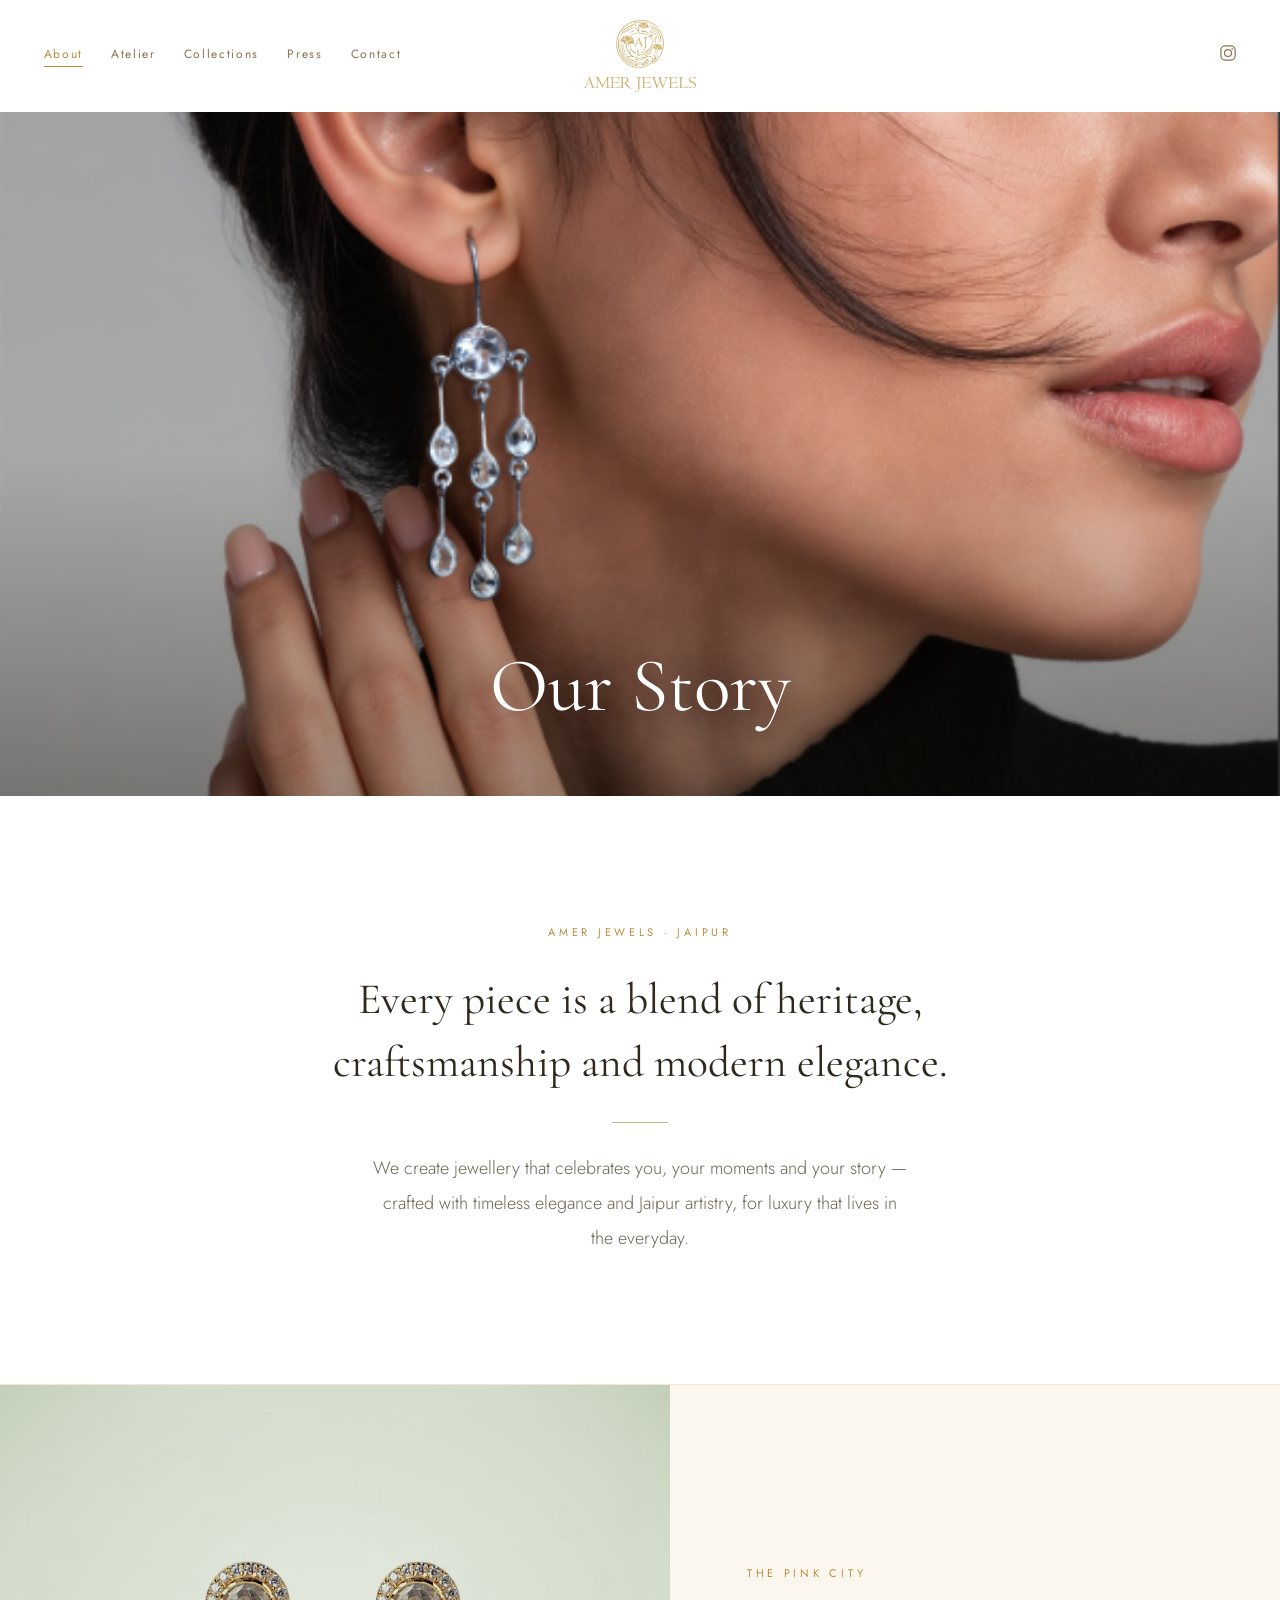
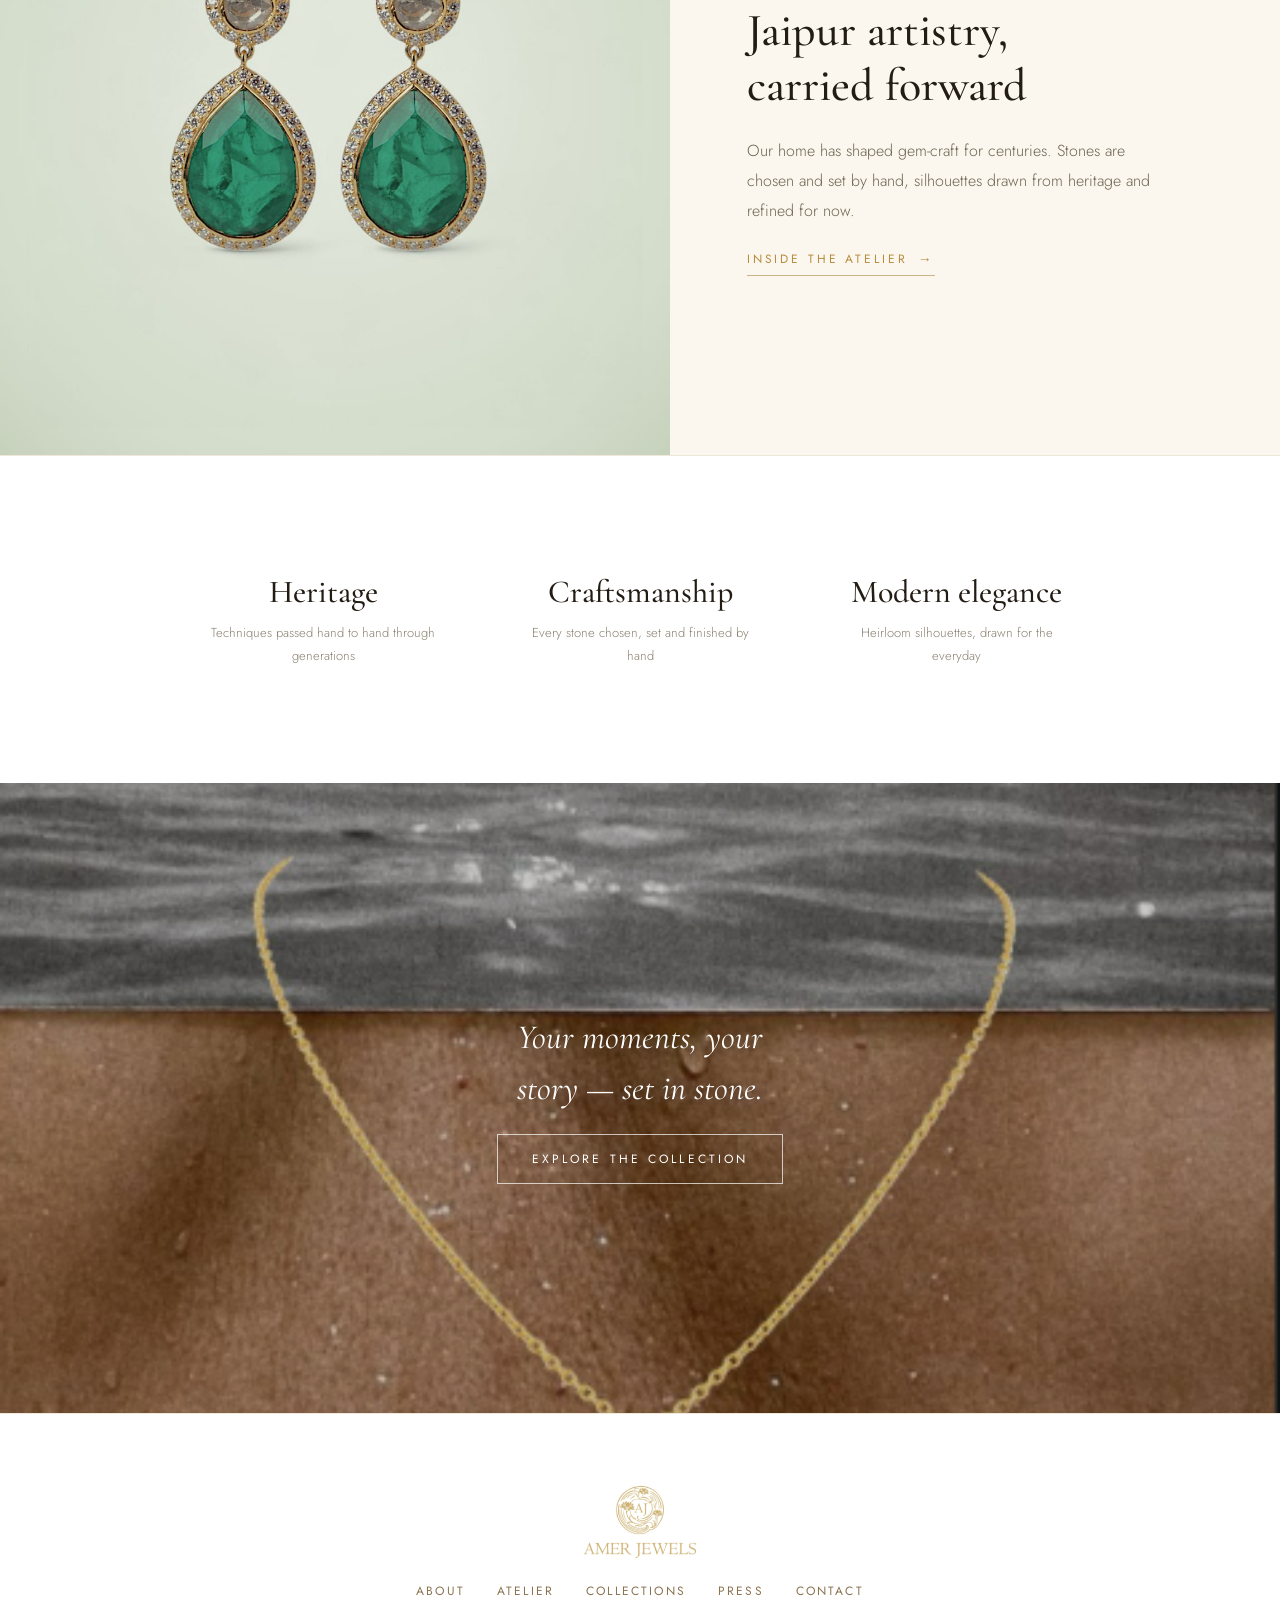
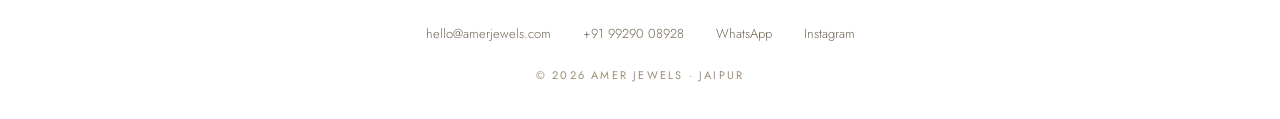
==== about.html @ 9bcee556 "Initial commit: Amer Jewels static website 6-page luxury jewellery brand site (Home, About, Atelier," ====
<!DOCTYPE html>
<html lang="en">
<head>
  <meta charset="utf-8">
  <meta name="viewport" content="width=device-width, initial-scale=1">
  <title>Our Story — Amer Jewels</title>
  <meta name="description" content="Every piece is a blend of heritage, craftsmanship and modern elegance. Crafted in Jaipur with timeless artistry.">
  <link rel="preconnect" href="https://fonts.googleapis.com">
  <link rel="preconnect" href="https://fonts.gstatic.com" crossorigin>
  <link href="https://fonts.googleapis.com/css2?family=Cormorant+Garamond:ital,wght@0,400;0,500;0,600;1,400;1,500&family=Jost:wght@300;400;500&display=swap" rel="stylesheet">
  <link rel="stylesheet" href="css/style.css">
</head>
<body>

  <!-- HEADER -->
  <header class="site-header">
    <button class="hamburger" aria-label="Menu" aria-expanded="false">
      <svg width="22" height="22" viewBox="0 0 24 24" fill="none" stroke="currentColor" stroke-width="1.8"><path d="M3 7h18M3 12h18M3 17h18"/></svg>
    </button>
    <nav class="header-nav">
      <a href="about.html" class="nav-link active">About</a>
      <a href="atelier.html" class="nav-link">Atelier</a>
      <a href="collections.html" class="nav-link">Collections</a>
      <a href="press.html" class="nav-link">Press</a>
      <a href="contact.html" class="nav-link">Contact</a>
    </nav>
    <a href="/" class="header-logo"><img src="images/logo.jpg" alt="Amer Jewels"></a>
    <div class="header-right">
      <a href="https://www.instagram.com/amerjewels" target="_blank" rel="noopener" aria-label="Instagram" class="ig-link">
        <svg width="18" height="18" viewBox="0 0 24 24" fill="none" stroke="currentColor" stroke-width="1.6"><rect x="2.5" y="2.5" width="19" height="19" rx="5.5"></rect><circle cx="12" cy="12" r="4.6"></circle><circle cx="17.6" cy="6.4" r="1.1" fill="currentColor" stroke="none"></circle></svg>
      </a>
    </div>
  </header>

  <main>

    <!-- Hero -->
    <section style="position:relative;" class="fade-up">
      <img src="images/model-chandelier.png" alt="Chandelier drop earrings" style="width:100%; height:clamp(420px,76vh,760px); object-fit:cover; object-position:center 14%;">
      <div style="position:absolute; inset:0; display:flex; align-items:flex-end; justify-content:center; padding:clamp(32px,5vw,64px) 24px; background:linear-gradient(180deg, rgba(20,15,8,0) 50%, rgba(20,15,8,0.35) 100%);">
        <h1 class="font-serif" style="font-weight:400; font-size:clamp(40px,6vw,76px); color:#FFFFFF; margin:0; text-shadow:0 2px 28px rgba(30,20,8,0.5);">Our Story</h1>
      </div>
    </section>

    <!-- Manifesto -->
    <section style="display:flex; flex-direction:column; align-items:center; gap:28px; text-align:center; padding:clamp(72px,10vw,140px) 24px;">
      <div class="section-label">Amer Jewels &middot; Jaipur</div>
      <div class="font-serif" style="font-weight:400; font-size:clamp(26px,3.4vw,44px); line-height:1.45; max-width:34ch; color:#2E281D; text-wrap:balance;">Every piece is a blend of heritage, craftsmanship and modern elegance.</div>
      <div class="divider"></div>
      <p style="font-weight:300; font-size:clamp(16px,1.6vw,18px); line-height:1.95; color:#6E6552; max-width:56ch; text-wrap:pretty;">We create jewellery that celebrates you, your moments and your story — crafted with timeless elegance and Jaipur artistry, for luxury that lives in the everyday.</p>
    </section>

    <!-- Split: image + heritage -->
    <section style="display:flex; flex-wrap:wrap; align-items:stretch; background:#FBF7EE; border-top:1px solid #EFE8D9; border-bottom:1px solid #EFE8D9;">
      <div style="flex:1 1 440px; min-height:380px;">
        <img src="images/earrings-emerald-sage.jpg" alt="Emerald teardrop earrings" style="width:100%; height:100%; object-fit:cover;">
      </div>
      <div style="flex:1 1 380px; display:flex; flex-direction:column; justify-content:center; gap:22px; padding:clamp(40px,6vw,96px);">
        <div class="section-label">The Pink City</div>
        <h2 class="font-serif" style="font-weight:500; font-size:clamp(30px,3.6vw,46px); line-height:1.2; text-wrap:balance;">Jaipur artistry, carried forward</h2>
        <p style="font-weight:300; font-size:16px; line-height:1.9; color:#6E6552; max-width:46ch; text-wrap:pretty;">Our home has shaped gem-craft for centuries. Stones are chosen and set by hand, silhouettes drawn from heritage and refined for now.</p>
        <a href="atelier.html" class="link-arrow">Inside the atelier <span style="font-size:14px;">&rarr;</span></a>
      </div>
    </section>

    <!-- Three values -->
    <section style="display:flex; flex-wrap:wrap; justify-content:center; gap:clamp(32px,6vw,96px); text-align:center; padding:clamp(64px,9vw,120px) 24px;">
      <div style="display:flex; flex-direction:column; align-items:center; gap:10px; flex:0 1 240px;">
        <div class="font-serif" style="font-size:clamp(24px,2.6vw,32px); font-weight:500;">Heritage</div>
        <div style="font-size:13px; font-weight:300; line-height:1.8; color:#8A8071;">Techniques passed hand to hand through generations</div>
      </div>
      <div style="display:flex; flex-direction:column; align-items:center; gap:10px; flex:0 1 240px;">
        <div class="font-serif" style="font-size:clamp(24px,2.6vw,32px); font-weight:500;">Craftsmanship</div>
        <div style="font-size:13px; font-weight:300; line-height:1.8; color:#8A8071;">Every stone chosen, set and finished by hand</div>
      </div>
      <div style="display:flex; flex-direction:column; align-items:center; gap:10px; flex:0 1 240px;">
        <div class="font-serif" style="font-size:clamp(24px,2.6vw,32px); font-weight:500;">Modern elegance</div>
        <div style="font-size:13px; font-weight:300; line-height:1.8; color:#8A8071;">Heirloom silhouettes, drawn for the everyday</div>
      </div>
    </section>

    <!-- Closing image + invitation -->
    <section style="position:relative;">
      <img src="images/necklace-sea.png" alt="Rose quartz pendant" style="width:100%; height:clamp(380px,70vh,680px); object-fit:cover;">
      <div style="position:absolute; inset:0; display:flex; flex-direction:column; align-items:center; justify-content:center; gap:20px; text-align:center; padding:24px; background:rgba(25,18,10,0.22);">
        <div class="font-serif" style="font-style:italic; font-size:clamp(22px,2.8vw,34px); color:#FFFFFF; max-width:30ch; line-height:1.5; text-shadow:0 1px 20px rgba(30,20,8,0.5); text-wrap:balance;">Your moments, your story — set in stone.</div>
        <a href="collections.html" class="btn-ghost">Explore the collection</a>
      </div>
    </section>

  </main>

  <footer class="site-footer">
    <img src="images/logo.jpg" alt="Amer Jewels" class="footer-logo">
    <nav class="footer-nav">
      <a href="about.html" class="footer-link">About</a>
      <a href="atelier.html" class="footer-link">Atelier</a>
      <a href="collections.html" class="footer-link">Collections</a>
      <a href="press.html" class="footer-link">Press</a>
      <a href="contact.html" class="footer-link">Contact</a>
    </nav>
    <div class="footer-contact">
      <a href="mailto:hello@amerjewels.com">hello@amerjewels.com</a>
      <a href="tel:+919929008928">+91 99290 08928</a>
      <a href="https://wa.me/919929008928" target="_blank" rel="noopener">WhatsApp</a>
      <a href="https://www.instagram.com/amerjewels" target="_blank" rel="noopener">Instagram</a>
    </div>
    <div class="footer-copy">&copy; 2026 Amer Jewels &middot; Jaipur</div>
  </footer>

  <script src="js/main.js"></script>
</body>
</html>
---- css/style.css ----
/* ===== RESET & BASE ===== */
*, *::before, *::after { box-sizing: border-box; margin: 0; padding: 0; }
html { scroll-behavior: smooth; }
body { font-family: 'Jost', sans-serif; color: #221C13; background: #FFFFFF; min-height: 100vh; -webkit-font-smoothing: antialiased; }
img { display: block; max-width: 100%; }
a { -webkit-tap-highlight-color: transparent; text-decoration: none; }
button { font-family: inherit; cursor: pointer; }
::selection { background: #EFE3C8; }

/* ===== ANIMATIONS ===== */
@keyframes fadeUp { from { opacity: 0; transform: translateY(26px); } to { opacity: 1; transform: translateY(0); } }
.fade-up { animation: fadeUp 0.9s ease both; }
.fade-up-delay { animation: fadeUp 0.9s ease 0.1s both; }

/* ===== TYPOGRAPHY ===== */
.font-serif { font-family: 'Cormorant Garamond', serif; }
.uppercase { text-transform: uppercase; }
.text-balance { text-wrap: balance; }
.text-pretty { text-wrap: pretty; }

/* ===== COLORS ===== */
.text-gold { color: #B88C3E; }
.text-muted { color: #6E6552; }
.text-subtle { color: #9A8F77; }
.text-warm { color: #8A7350; }
.text-dark { color: #221C13; }
.text-body { color: #4A4334; }
.bg-cream { background: #FBF7EE; }
.bg-warm { background: #F7F2E7; }

/* ===== HEADER ===== */
.site-header {
  display: flex; flex-wrap: wrap; align-items: center; justify-content: space-between;
  gap: 18px; padding: 20px clamp(20px, 3.4vw, 48px); position: relative;
}
.header-nav {
  display: flex; flex-wrap: wrap; align-items: center;
  gap: clamp(14px, 2.2vw, 28px); flex: 1 1 280px; order: 1;
}
.header-logo { display: block; order: 2; flex: 0 1 auto; margin: 0 auto; }
.header-logo img { height: 72px; width: auto; mix-blend-mode: multiply; }
.header-right { display: flex; justify-content: flex-end; flex: 1 1 280px; order: 3; align-items: center; gap: 16px; }
.nav-link {
  font-size: 12px; letter-spacing: 0.14em; text-decoration: none;
  color: #8A7350; transition: color 0.3s; padding-bottom: 3px;
  border-bottom: 1px solid transparent;
}
.nav-link:hover { color: #B88C3E; }
.nav-link.active { color: #B88C3E; border-bottom-color: #B88C3E; }
.ig-link { text-decoration: none; color: #8A7350; transition: color 0.3s; }
.ig-link:hover { color: #B88C3E; }

/* Mobile hamburger */
.hamburger {
  display: none; background: none; border: none; padding: 4px;
  color: #8A7350; order: 0; cursor: pointer;
}
@media (max-width: 680px) {
  .hamburger { display: block; }
  .header-nav {
    display: none; flex-basis: 100%; order: 4;
    flex-direction: column; align-items: flex-start; gap: 16px;
    padding: 20px 0 10px; border-top: 1px solid #EFE8D9;
  }
  .header-nav.open { display: flex; }
  .header-logo { order: 1; }
  .header-right { order: 2; flex: 0; }
}

/* ===== FOOTER ===== */
.site-footer {
  border-top: 1px solid #EFE8D9; display: flex; flex-direction: column;
  align-items: center; gap: 24px; padding: clamp(48px, 6vw, 72px) 24px 36px;
}
.footer-logo { height: 72px; mix-blend-mode: multiply; }
.footer-nav {
  display: flex; flex-wrap: wrap; justify-content: center;
  gap: clamp(16px, 2.6vw, 32px);
}
.footer-link {
  font-size: 12px; letter-spacing: 0.18em; text-transform: uppercase;
  text-decoration: none; color: #8A7350; transition: color 0.3s;
}
.footer-link:hover { color: #B88C3E; }
.footer-contact {
  display: flex; flex-wrap: wrap; justify-content: center;
  gap: clamp(16px, 2.6vw, 32px);
}
.footer-contact a {
  font-size: 13px; font-weight: 300; text-decoration: none;
  color: #6E6552; transition: color 0.3s;
}
.footer-contact a:hover { color: #B88C3E; }
.footer-copy {
  font-size: 11px; letter-spacing: 0.2em; text-transform: uppercase; color: #9A8F77;
}

/* ===== BUTTONS ===== */
.btn-primary {
  display: inline-block; font-size: 12px; letter-spacing: 0.24em; text-transform: uppercase;
  text-decoration: none; text-align: center; color: #FFFFFF; background: #B88C3E;
  border: 1px solid #B88C3E; padding: 16px 34px; transition: background 0.35s;
}
.btn-primary:hover { background: #A07A30; }
.btn-outline {
  display: inline-block; font-size: 12px; letter-spacing: 0.24em; text-transform: uppercase;
  text-decoration: none; text-align: center; color: #B88C3E; background: transparent;
  border: 1px solid #C9B687; padding: 16px 34px; transition: background 0.35s, color 0.35s;
}
.btn-outline:hover { background: #B88C3E; color: #FFFFFF; }
.btn-ghost {
  display: inline-block; font-size: 12px; letter-spacing: 0.26em; text-transform: uppercase;
  text-decoration: none; color: #FFFFFF; border: 1px solid rgba(255,255,255,0.7);
  padding: 15px 34px; transition: background 0.35s, color 0.35s;
}
.btn-ghost:hover { background: #FFFFFF; color: #221C13; }
.link-arrow {
  font-size: 12px; letter-spacing: 0.24em; text-transform: uppercase; text-decoration: none;
  color: #B88C3E; display: inline-flex; align-items: center; gap: 10px;
  border-bottom: 1px solid #C9B687; padding-bottom: 6px; width: fit-content; transition: gap 0.3s;
}
.link-arrow:hover { gap: 16px; }
.link-underline {
  font-size: 12px; letter-spacing: 0.26em; text-transform: uppercase; text-decoration: none;
  color: #B88C3E; border-bottom: 1px solid #C9B687; padding-bottom: 6px; transition: color 0.3s;
}
.link-underline:hover { color: #8A6A28; }

/* ===== SHARED SECTION STYLES ===== */
.section-label {
  font-size: 11px; letter-spacing: 0.34em; text-transform: uppercase; color: #B88C3E;
}
.section-title {
  font-family: 'Cormorant Garamond', serif; font-weight: 500;
  font-size: clamp(32px, 4vw, 52px); margin: 0;
}
.divider { width: 56px; height: 1px; background: #C9B687; }

/* ===== IMAGE HOVER ===== */
.img-zoom { transition: transform 0.9s ease; }
.img-zoom:hover { transform: scale(1.04); }

/* ===== COLLECTIONS ===== */
.filter-btn {
  font-family: 'Jost', sans-serif; font-size: 12px; letter-spacing: 0.24em;
  text-transform: uppercase; background: none; border: none; cursor: pointer;
  padding: 6px 2px; color: #8A8071; border-bottom: 1px solid transparent; transition: color 0.3s;
}
.filter-btn.active { color: #B88C3E; border-bottom-color: #B88C3E; }
.filter-btn:hover { color: #B88C3E; }

.product-grid {
  display: grid; grid-template-columns: repeat(auto-fit, minmax(min(280px, 100%), 1fr));
  gap: clamp(12px, 1.8vw, 24px); padding: 0 clamp(12px, 2vw, 28px) clamp(64px, 8vw, 100px);
}
.product-card { cursor: pointer; display: flex; flex-direction: column; gap: 14px; animation: fadeUp 0.7s ease both; }
.product-card .img-wrap { overflow: hidden; }
.product-card img { width: 100%; aspect-ratio: 4/5; object-fit: cover; transition: transform 0.8s ease; }
.product-card:hover img { transform: scale(1.05); }
.product-card .info { display: flex; flex-direction: column; align-items: center; gap: 5px; text-align: center; padding-bottom: 8px; }
.product-card .name { font-family: 'Cormorant Garamond', serif; font-size: 22px; font-weight: 500; }
.product-card .cat { font-size: 10px; letter-spacing: 0.28em; text-transform: uppercase; color: #9A8F77; }

/* Detail overlay */
.overlay {
  position: fixed; inset: 0; z-index: 100; background: rgba(24,19,11,0.55);
  display: flex; align-items: center; justify-content: center;
  padding: clamp(12px, 3vw, 48px); backdrop-filter: blur(3px);
  opacity: 0; pointer-events: none; transition: opacity 0.3s;
}
.overlay.open { opacity: 1; pointer-events: auto; }
.overlay-card {
  position: relative; background: #FFFFFF; max-width: 1020px; width: 100%;
  max-height: 92vh; overflow: auto; display: flex; flex-wrap: wrap;
  animation: fadeUp 0.5s ease both;
}
.overlay-close {
  position: absolute; top: 14px; right: 14px; z-index: 2; width: 44px; height: 44px;
  border: none; background: rgba(255,255,255,0.85); color: #221C13; font-size: 22px;
  cursor: pointer; border-radius: 999px; display: flex; align-items: center;
  justify-content: center; transition: background 0.3s;
}
.overlay-close:hover { background: #F1E9D8; }
.overlay-img { flex: 1 1 420px; min-height: 320px; }
.overlay-img img { width: 100%; height: 100%; min-height: 320px; max-height: 92vh; object-fit: cover; }
.overlay-body {
  flex: 1 1 320px; display: flex; flex-direction: column; justify-content: center;
  gap: 20px; padding: clamp(28px, 4vw, 56px);
}

/* ===== CONTACT FORM ===== */
.form-field {
  display: flex; flex-direction: column; gap: 8px;
}
.form-label {
  font-size: 12px; letter-spacing: 0.18em; text-transform: uppercase; color: #8A8071;
}
.form-input, .form-textarea {
  font-family: 'Jost', sans-serif; font-size: 15px; font-weight: 300; color: #221C13;
  background: #FBF8F1; border: 1px solid #E8E0CC; padding: 15px 16px;
  transition: border-color 0.3s; outline: none;
}
.form-input:focus, .form-textarea:focus { border-color: #B88C3E; }
.form-textarea { resize: vertical; }
.form-hint {
  font-size: 13px; font-weight: 300; color: #A0703C; background: #FBF3E2;
  border: 1px solid #EBD9B4; padding: 12px 16px; display: none;
}
.form-hint.show { display: block; }
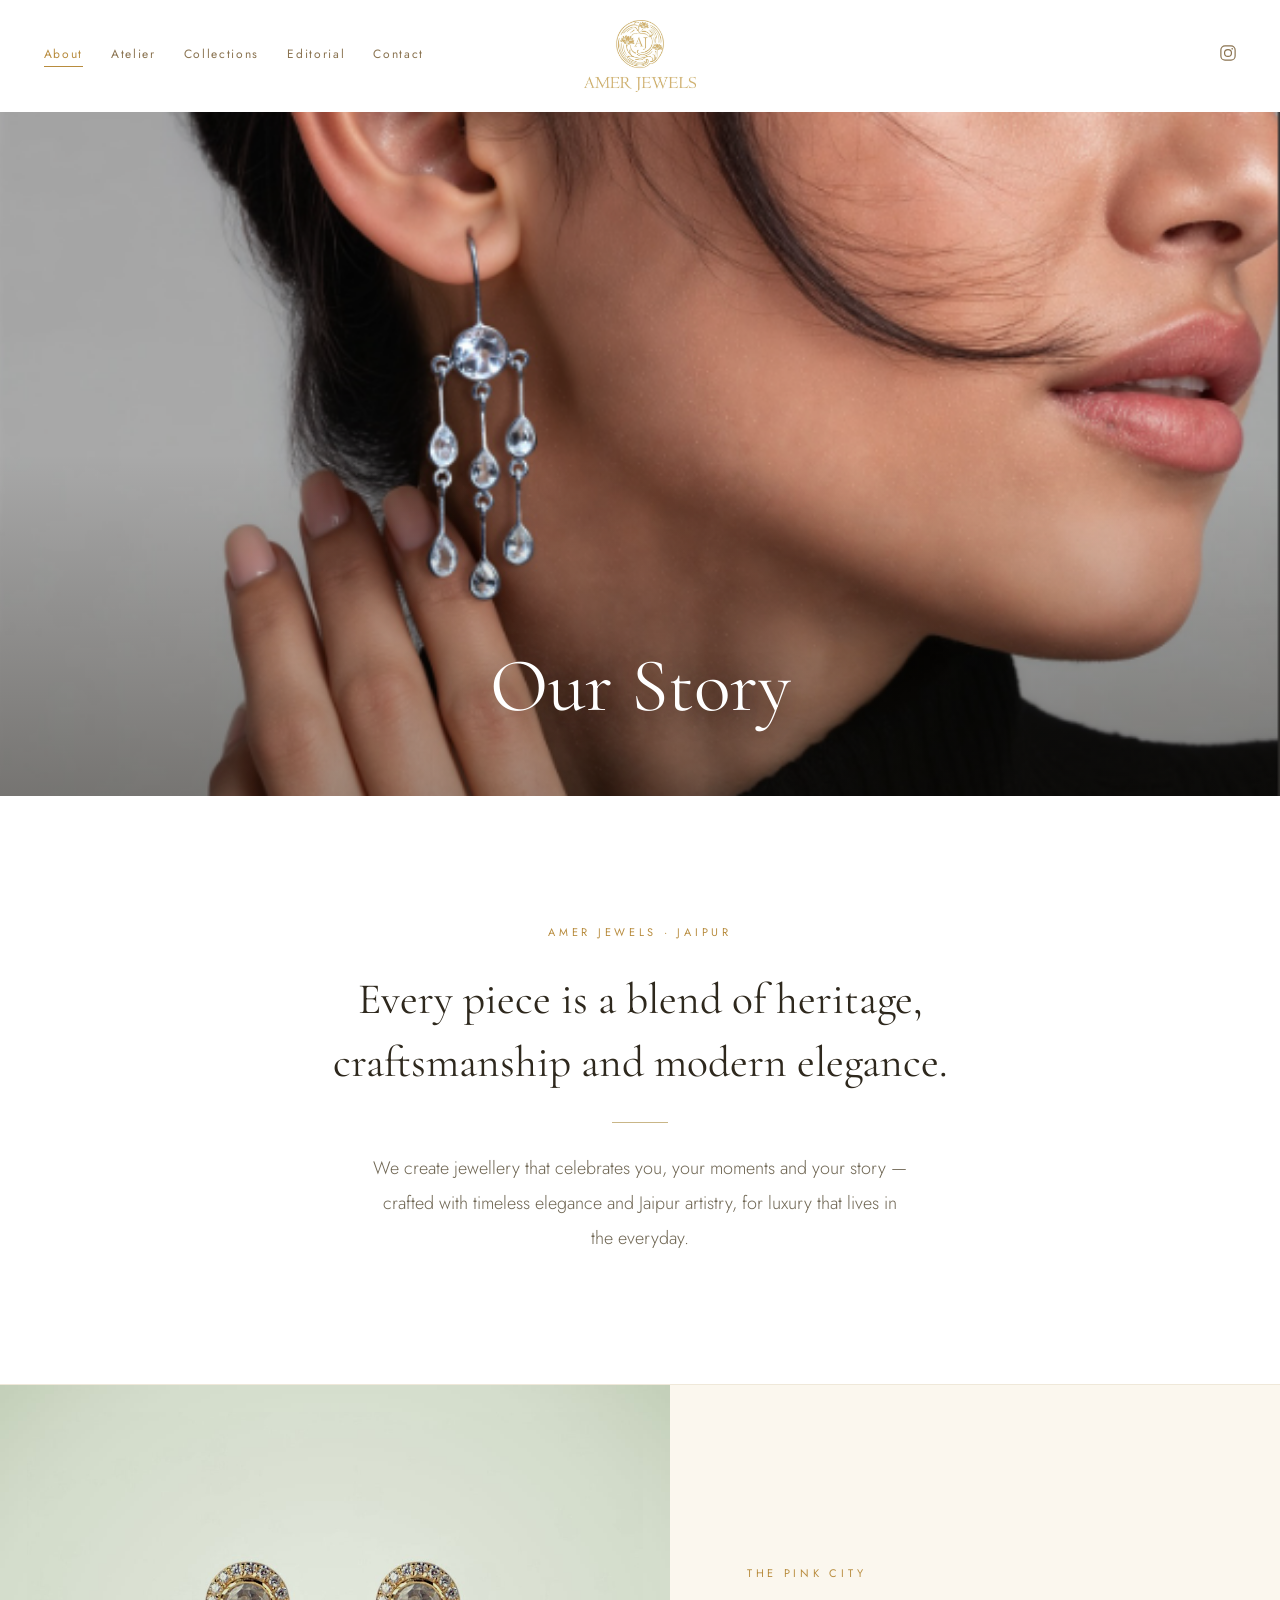
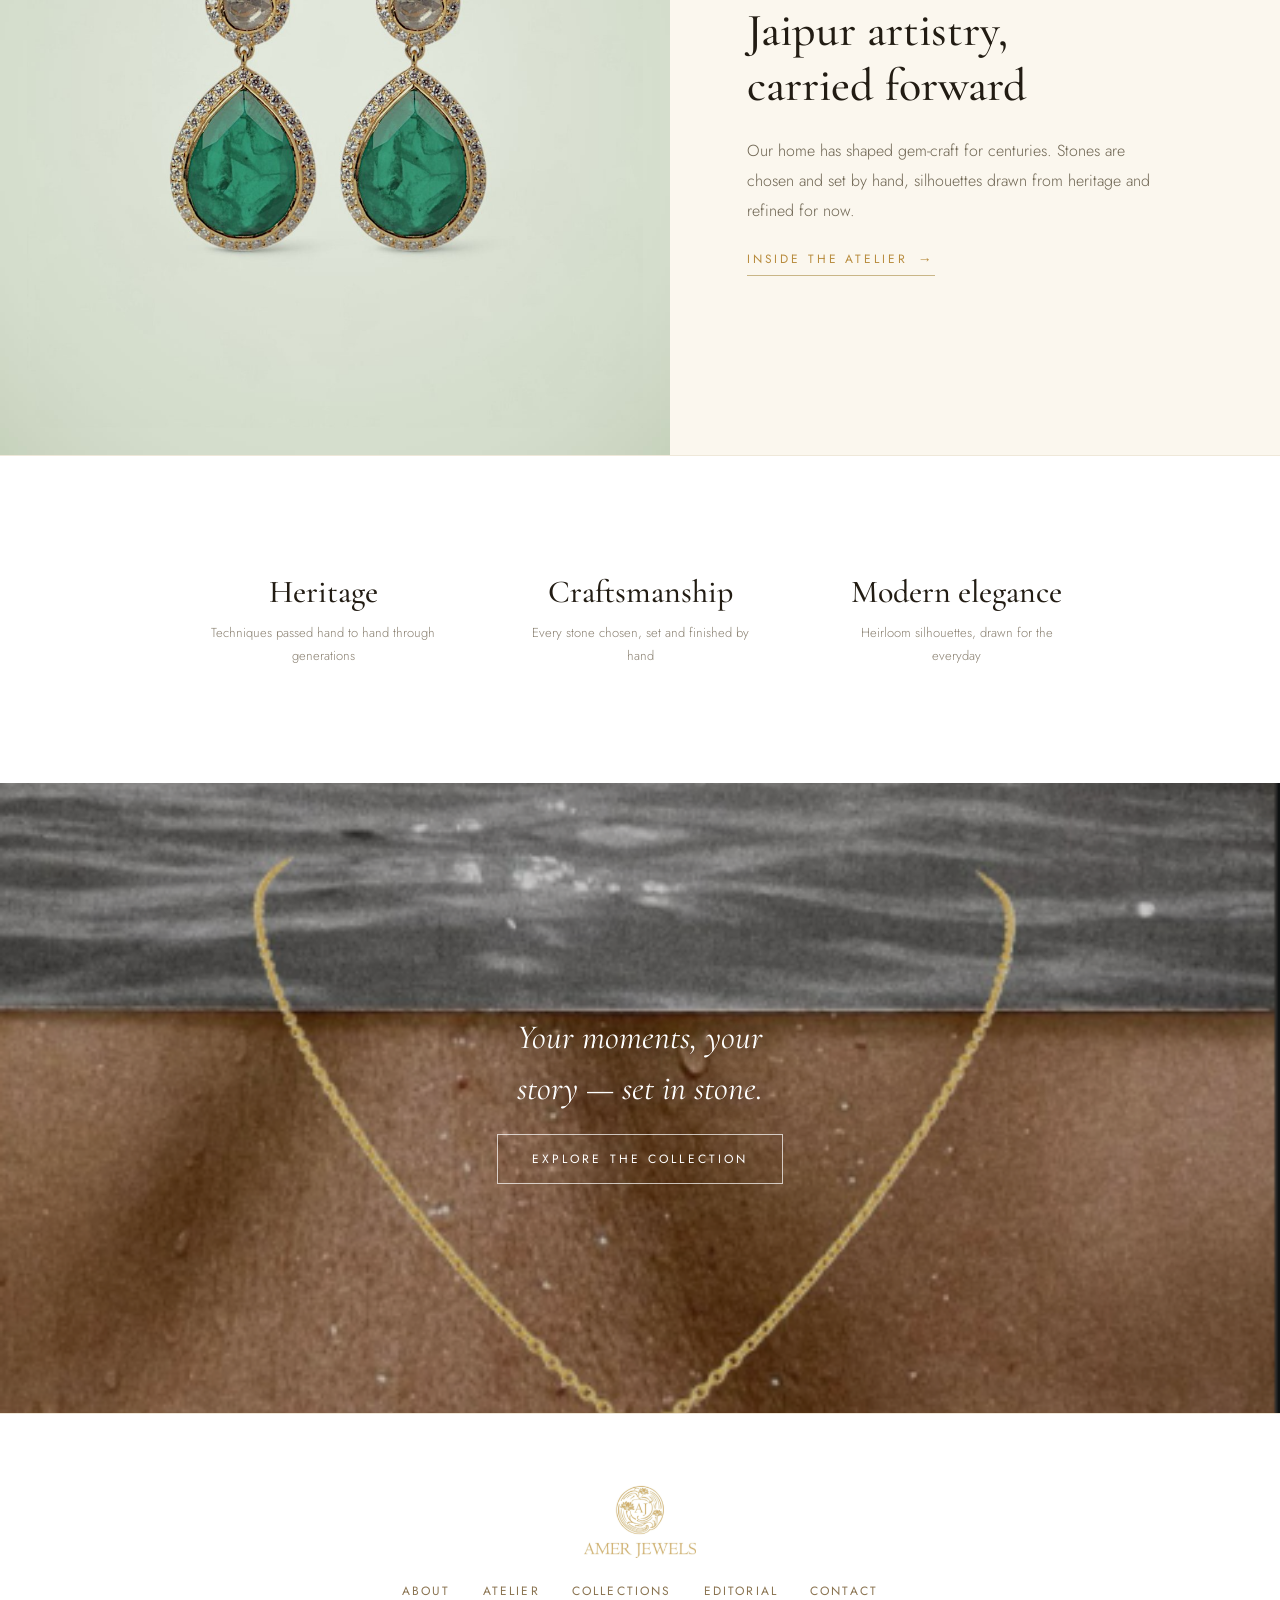
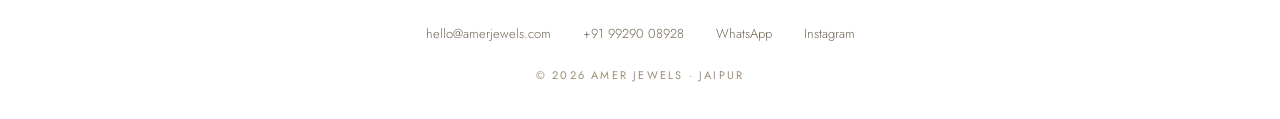
==== commit 14eb9030: "Rename Press to Editorial across all pages Co-Authored-By: Claude Opus 4.6 (1M context) <noreply@ant" ====
--- a/about.html
+++ b/about.html
@@ -21,7 +21,7 @@
       <a href="about.html" class="nav-link active">About</a>
       <a href="atelier.html" class="nav-link">Atelier</a>
       <a href="collections.html" class="nav-link">Collections</a>
-      <a href="press.html" class="nav-link">Press</a>
+      <a href="editorial.html" class="nav-link">Editorial</a>
       <a href="contact.html" class="nav-link">Contact</a>
     </nav>
     <a href="/" class="header-logo"><img src="images/logo.jpg" alt="Amer Jewels"></a>
@@ -96,7 +96,7 @@
       <a href="about.html" class="footer-link">About</a>
       <a href="atelier.html" class="footer-link">Atelier</a>
       <a href="collections.html" class="footer-link">Collections</a>
-      <a href="press.html" class="footer-link">Press</a>
+      <a href="editorial.html" class="footer-link">Editorial</a>
       <a href="contact.html" class="footer-link">Contact</a>
     </nav>
     <div class="footer-contact">
